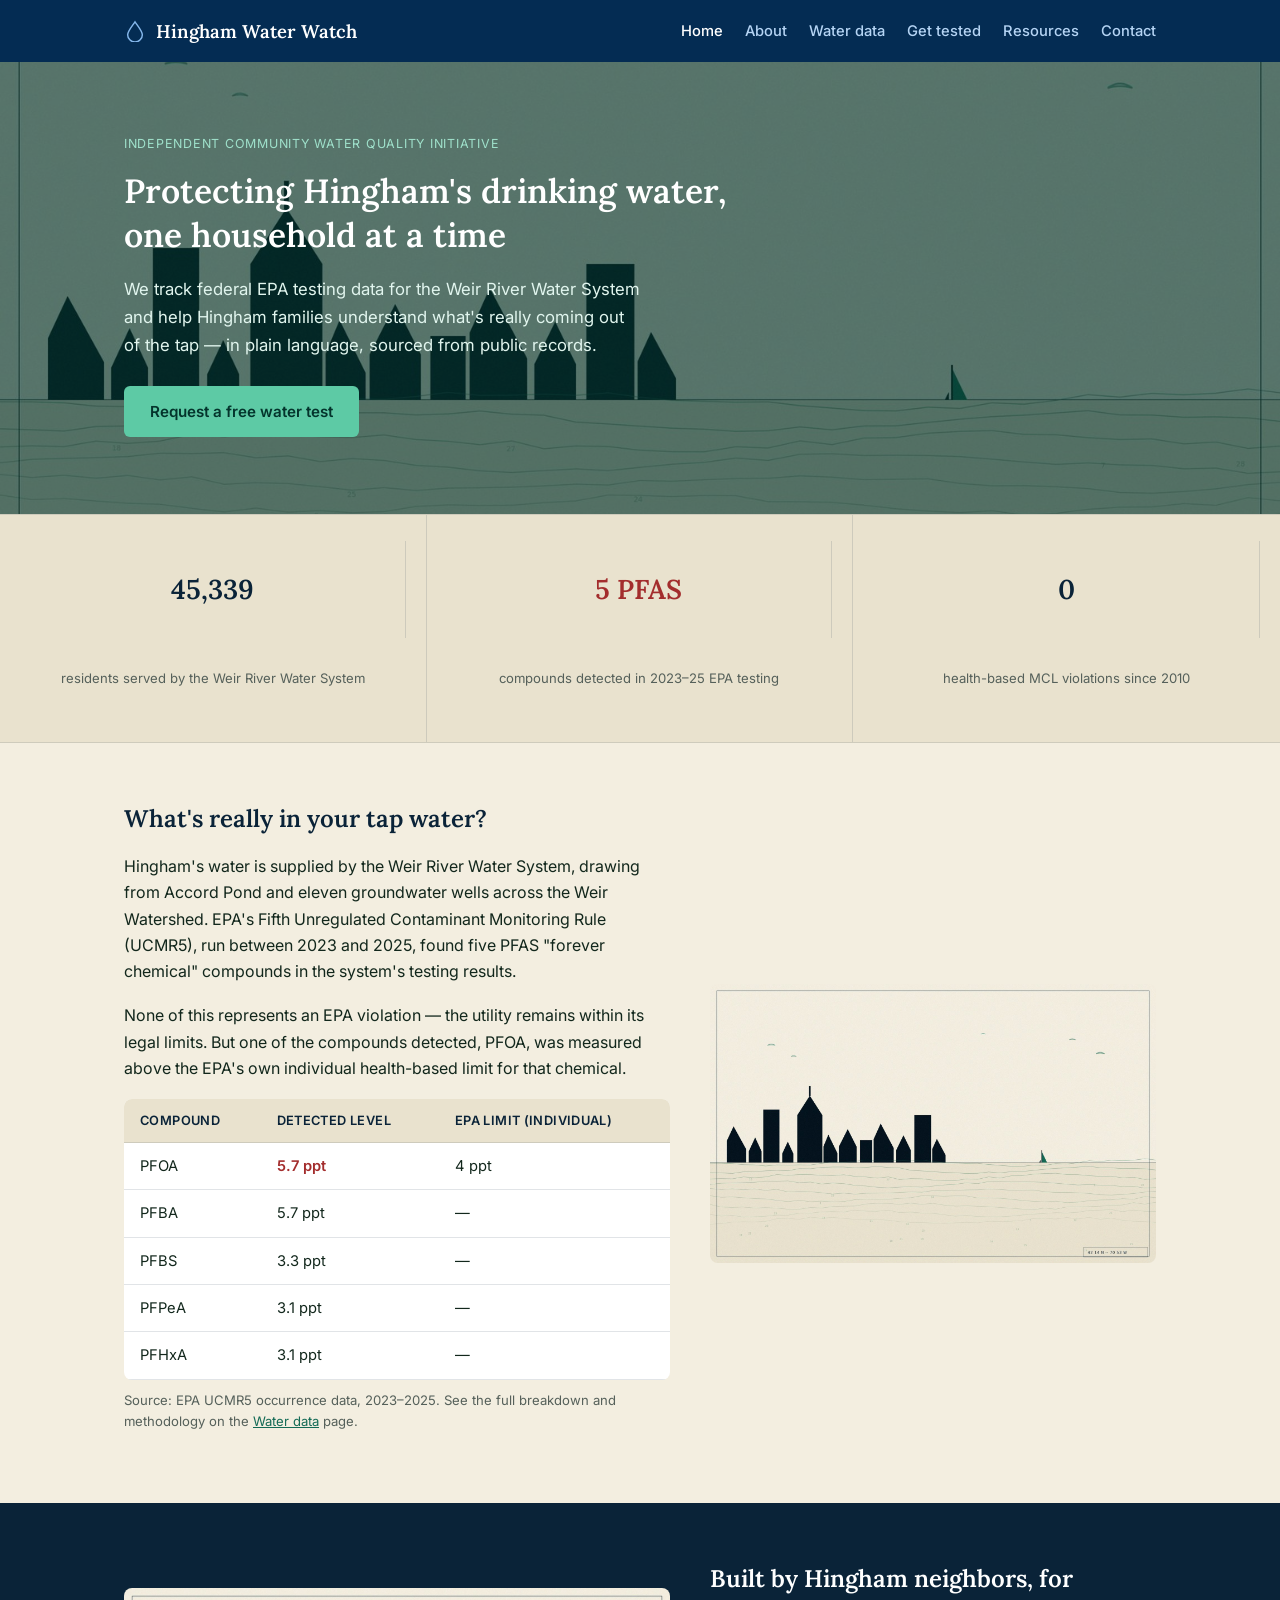
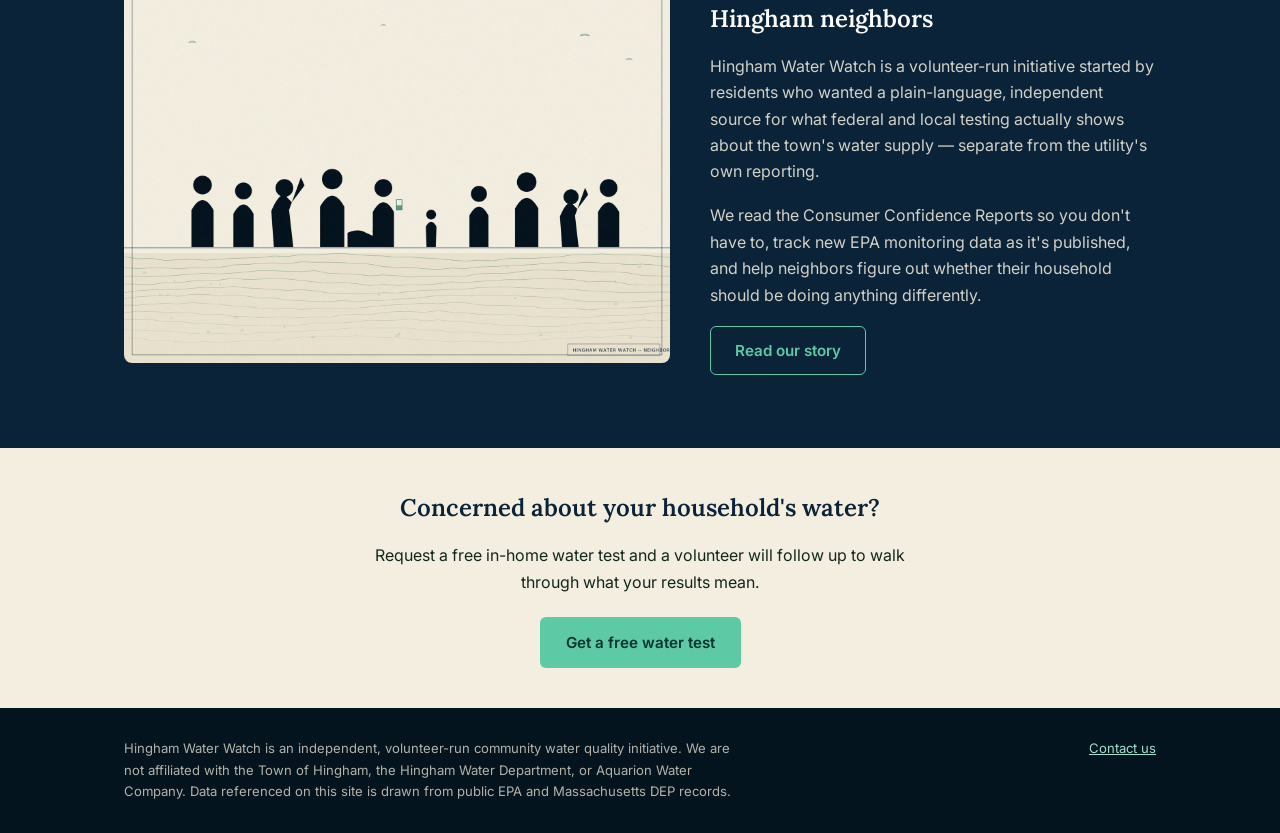
==== index.html @ f43fb204 "Initial commit: Hingham Water Watch static site Six-page static site (Home, About, Water data, Get t" ====
<!DOCTYPE html>
<html lang="en">
<head>
<meta charset="UTF-8">
<meta name="viewport" content="width=device-width, initial-scale=1.0">
<title>Hingham Water Watch — Independent water quality reporting for Hingham, MA</title>
<meta name="description" content="Community-run water quality watchdog tracking EPA testing data for the Weir River Water System serving Hingham, MA.">
<link rel="stylesheet" href="css/styles.css">
</head>
<body>

<header class="site-header">
  <div class="wrap">
    <a href="index.html" class="logo">
      <svg width="22" height="22" viewBox="0 0 24 24" fill="none" stroke="#85B7EB" stroke-width="1.6"><path d="M12 2 C7 9 4 12.5 4 16 a8 8 0 0 0 16 0 c0-3.5-3-7-8-14Z"/></svg>
      Hingham Water Watch
    </a>
    <nav class="main-nav">
      <a href="index.html" class="active">Home</a>
      <a href="about.html">About</a>
      <a href="water-quality-data.html">Water data</a>
      <a href="get-tested.html">Get tested</a>
      <a href="resources.html">Resources</a>
      <a href="contact.html">Contact</a>
    </nav>
  </div>
</header>

<section class="hero">
  <div class="hero-bg" style="background-image:url('images/harbor-town.jpg');"></div>
  <div class="hero-inner">
    <p class="eyebrow">Independent community water quality initiative</p>
    <h1>Protecting Hingham's drinking water, one household at a time</h1>
    <p class="sub">We track federal EPA testing data for the Weir River Water System and help Hingham families understand what's really coming out of the tap — in plain language, sourced from public records.</p>
    <p style="margin-top:26px;">
      <a href="get-tested.html" class="btn">Request a free water test</a>
    </p>
  </div>
</section>

<div class="stat-strip">
  <div>
    <div class="num">45,339</div>
    <div class="label">residents served by the Weir River Water System</div>
  </div>
  <div>
    <div class="num warn">5 PFAS</div>
    <div class="label">compounds detected in 2023&ndash;25 EPA testing</div>
  </div>
  <div>
    <div class="num">0</div>
    <div class="label">health-based MCL violations since 2010</div>
  </div>
</div>

<section class="block">
  <div class="wrap">
    <div class="two-col">
      <div>
        <h2>What's really in your tap water?</h2>
        <p>Hingham's water is supplied by the Weir River Water System, drawing from Accord Pond and eleven groundwater wells across the Weir Watershed. EPA's Fifth Unregulated Contaminant Monitoring Rule (UCMR5), run between 2023 and 2025, found five PFAS "forever chemical" compounds in the system's testing results.</p>
        <p>None of this represents an EPA violation — the utility remains within its legal limits. But one of the compounds detected, PFOA, was measured above the EPA's own individual health-based limit for that chemical.</p>
        <table class="data-table">
          <thead><tr><th>Compound</th><th>Detected level</th><th>EPA limit (individual)</th></tr></thead>
          <tbody>
            <tr><td>PFOA</td><td class="warn">5.7 ppt</td><td>4 ppt</td></tr>
            <tr><td>PFBA</td><td>5.7 ppt</td><td>&mdash;</td></tr>
            <tr><td>PFBS</td><td>3.3 ppt</td><td>&mdash;</td></tr>
            <tr><td>PFPeA</td><td>3.1 ppt</td><td>&mdash;</td></tr>
            <tr><td>PFHxA</td><td>3.1 ppt</td><td>&mdash;</td></tr>
          </tbody>
        </table>
        <p class="table-note">Source: EPA UCMR5 occurrence data, 2023&ndash;2025. See the full breakdown and methodology on the <a href="water-quality-data.html">Water data</a> page.</p>
      </div>
      <div>
        <img src="images/harbor-town.jpg" alt="Illustrated skyline of Hingham harbor, navy silhouette against a cream sky">
      </div>
    </div>
  </div>
</section>

<section class="block dark">
  <div class="wrap">
    <div class="two-col">
      <div>
        <img src="images/community.jpg" alt="Illustrated silhouettes of a group of Hingham neighbors standing along the shoreline">
      </div>
      <div>
        <h2>Built by Hingham neighbors, for Hingham neighbors</h2>
        <p>Hingham Water Watch is a volunteer-run initiative started by residents who wanted a plain-language, independent source for what federal and local testing actually shows about the town's water supply — separate from the utility's own reporting.</p>
        <p>We read the Consumer Confidence Reports so you don't have to, track new EPA monitoring data as it's published, and help neighbors figure out whether their household should be doing anything differently.</p>
        <p><a href="about.html" class="btn-outline">Read our story</a></p>
      </div>
    </div>
  </div>
</section>

<section class="block tight">
  <div class="wrap" style="text-align:center;">
    <h2>Concerned about your household's water?</h2>
    <p style="max-width:560px; margin:0 auto 22px;">Request a free in-home water test and a volunteer will follow up to walk through what your results mean.</p>
    <a href="get-tested.html" class="btn">Get a free water test</a>
  </div>
</section>

<footer class="site-footer">
  <div class="wrap">
    <div class="disclaimer">
      Hingham Water Watch is an independent, volunteer-run community water quality initiative. We are not affiliated with the Town of Hingham, the Hingham Water Department, or Aquarion Water Company. Data referenced on this site is drawn from public EPA and Massachusetts DEP records.
    </div>
    <div>
      <a href="contact.html">Contact us</a>
    </div>
  </div>
</footer>

</body>
</html>
---- css/styles.css ----
@import url('https://fonts.googleapis.com/css2?family=Lora:wght@500;600&family=Inter:wght@400;500;600&display=swap');

:root {
  --navy-900: #04141F;
  --navy-800: #0A2338;
  --navy-700: #042C53;
  --teal-900: #04342C;
  --teal-700: #136A55;
  --teal-500: #3E9C82;
  --teal-300: #5DCAA5;
  --cream: #F3EEE0;
  --cream-dim: #E9E2CE;
  --ink: #12271C;
  --muted: #55605A;
  --danger: #A32D2D;
  --border: rgba(10,35,56,0.12);
}

* { box-sizing: border-box; }

body {
  margin: 0;
  font-family: 'Inter', -apple-system, BlinkMacSystemFont, sans-serif;
  color: var(--ink);
  background: var(--cream);
  line-height: 1.65;
}

h1, h2, h3 {
  font-family: 'Lora', Georgia, serif;
  font-weight: 600;
  margin: 0 0 0.6em;
  color: var(--navy-800);
}

h1 { font-size: 2.1rem; line-height: 1.3; }
h2 { font-size: 1.5rem; }
h3 { font-size: 1.15rem; }

p { margin: 0 0 1.1em; }

a { color: var(--teal-700); }

.wrap {
  max-width: 1080px;
  margin: 0 auto;
  padding: 0 24px;
}

/* header */
.site-header {
  background: var(--navy-700);
  padding: 16px 0;
}
.site-header .wrap {
  display: flex;
  align-items: center;
  justify-content: space-between;
  flex-wrap: wrap;
  gap: 12px;
}
.logo {
  display: flex;
  align-items: center;
  gap: 10px;
  color: #fff;
  font-family: 'Lora', serif;
  font-size: 1.15rem;
  font-weight: 600;
  text-decoration: none;
}
.logo svg { flex-shrink: 0; }
nav.main-nav { display: flex; gap: 22px; flex-wrap: wrap; }
nav.main-nav a {
  color: #B5D4F4;
  text-decoration: none;
  font-size: 0.92rem;
  font-weight: 500;
}
nav.main-nav a:hover, nav.main-nav a.active { color: #fff; }

/* page banner (non-home pages) */
.page-banner {
  background: var(--navy-800);
  padding: 46px 0;
  color: #fff;
}
.page-banner p.eyebrow {
  text-transform: uppercase;
  letter-spacing: 0.06em;
  font-size: 0.75rem;
  color: #9FE1CB;
  margin-bottom: 10px;
}
.page-banner h1 { color: #fff; margin-bottom: 8px; }
.page-banner .sub { color: #D3D1C7; max-width: 640px; margin: 0; }

/* hero (home) */
.hero {
  position: relative;
  color: #fff;
  background: var(--teal-900);
  overflow: hidden;
}
.hero-bg {
  position: absolute;
  inset: 0;
  background-size: cover;
  background-position: center;
  opacity: 0.35;
}
.hero-inner {
  position: relative;
  padding: 72px 24px 60px;
  max-width: 1080px;
  margin: 0 auto;
}
.hero p.eyebrow {
  text-transform: uppercase;
  letter-spacing: 0.06em;
  font-size: 0.78rem;
  color: #9FE1CB;
  margin-bottom: 14px;
}
.hero h1 { color: #fff; max-width: 640px; }
.hero .sub { max-width: 520px; color: #E1F5EE; font-size: 1.05rem; }

.btn {
  display: inline-block;
  background: var(--teal-300);
  color: var(--teal-900);
  font-weight: 600;
  padding: 13px 26px;
  border-radius: 6px;
  text-decoration: none;
  font-size: 0.95rem;
}
.btn:hover { background: #7fd9b8; }
.btn-outline {
  display: inline-block;
  border: 1.5px solid var(--teal-300);
  color: var(--teal-300);
  font-weight: 600;
  padding: 11px 24px;
  border-radius: 6px;
  text-decoration: none;
  font-size: 0.95rem;
}

/* stat strip */
.stat-strip {
  display: grid;
  grid-template-columns: repeat(3, 1fr);
  background: var(--cream-dim);
  border-top: 1px solid var(--border);
  border-bottom: 1px solid var(--border);
}
.stat-strip div {
  padding: 26px 20px;
  text-align: center;
  border-right: 1px solid var(--border);
}
.stat-strip div:last-child { border-right: none; }
.stat-strip .num { font-family: 'Lora', serif; font-size: 1.7rem; font-weight: 600; color: var(--navy-800); }
.stat-strip .num.warn { color: var(--danger); }
.stat-strip .label { font-size: 0.82rem; color: var(--muted); margin-top: 4px; }

/* sections */
section.block { padding: 56px 0; }
section.block.tight { padding: 40px 0; }
section.block.dark {
  background: var(--navy-800);
  color: #fff;
}
section.block.dark h2 { color: #fff; }
section.block.dark p { color: #D3D1C7; }

.two-col {
  display: grid;
  grid-template-columns: 1.1fr 0.9fr;
  gap: 40px;
  align-items: center;
}
.two-col img { width: 100%; border-radius: 8px; display: block; }

/* data table */
table.data-table {
  width: 100%;
  border-collapse: collapse;
  background: #fff;
  border-radius: 8px;
  overflow: hidden;
  font-size: 0.92rem;
}
table.data-table th, table.data-table td {
  text-align: left;
  padding: 11px 16px;
  border-bottom: 1px solid var(--border);
}
table.data-table th {
  background: var(--cream-dim);
  font-weight: 600;
  color: var(--navy-800);
  font-size: 0.8rem;
  text-transform: uppercase;
  letter-spacing: 0.03em;
}
table.data-table td.warn { color: var(--danger); font-weight: 600; }
.table-note { font-size: 0.82rem; color: var(--muted); margin-top: 10px; }

/* cards */
.card-grid {
  display: grid;
  grid-template-columns: repeat(3, 1fr);
  gap: 20px;
}
.card {
  background: #fff;
  border: 1px solid var(--border);
  border-radius: 10px;
  padding: 22px;
}
.card h3 { margin-bottom: 8px; }

/* form */
form.site-form {
  background: #fff;
  border: 1px solid var(--border);
  border-radius: 10px;
  padding: 28px;
  max-width: 560px;
}
form.site-form label {
  display: block;
  font-size: 0.85rem;
  font-weight: 600;
  color: var(--navy-800);
  margin: 16px 0 6px;
}
form.site-form label:first-child { margin-top: 0; }
form.site-form input, form.site-form textarea, form.site-form select {
  width: 100%;
  padding: 10px 12px;
  border: 1px solid var(--border);
  border-radius: 6px;
  font-family: inherit;
  font-size: 0.95rem;
  background: var(--cream);
}
form.site-form .checkbox-row {
  display: flex;
  align-items: flex-start;
  gap: 8px;
  margin-top: 18px;
  font-size: 0.85rem;
  color: var(--muted);
}
form.site-form .checkbox-row input { width: auto; }
form.site-form button {
  margin-top: 22px;
  border: none;
  cursor: pointer;
}

.reassure-list { display: grid; gap: 14px; }
.reassure-list .item { display: flex; gap: 12px; align-items: flex-start; }
.reassure-list .dot {
  width: 8px; height: 8px; border-radius: 50%;
  background: var(--teal-300); margin-top: 8px; flex-shrink: 0;
}

/* footer */
footer.site-footer {
  background: var(--navy-900);
  color: #B4B2A9;
  padding: 30px 0;
  font-size: 0.82rem;
}
footer.site-footer .wrap {
  display: flex;
  justify-content: space-between;
  flex-wrap: wrap;
  gap: 16px;
}
footer.site-footer a { color: #9FE1CB; }
footer.site-footer .disclaimer { max-width: 620px; }

@media (max-width: 760px) {
  .two-col { grid-template-columns: 1fr; }
  .stat-strip { grid-template-columns: 1fr; }
  .stat-strip div { border-right: none; border-bottom: 1px solid var(--border); }
  .card-grid { grid-template-columns: 1fr; }
  nav.main-nav { display: none; }
}
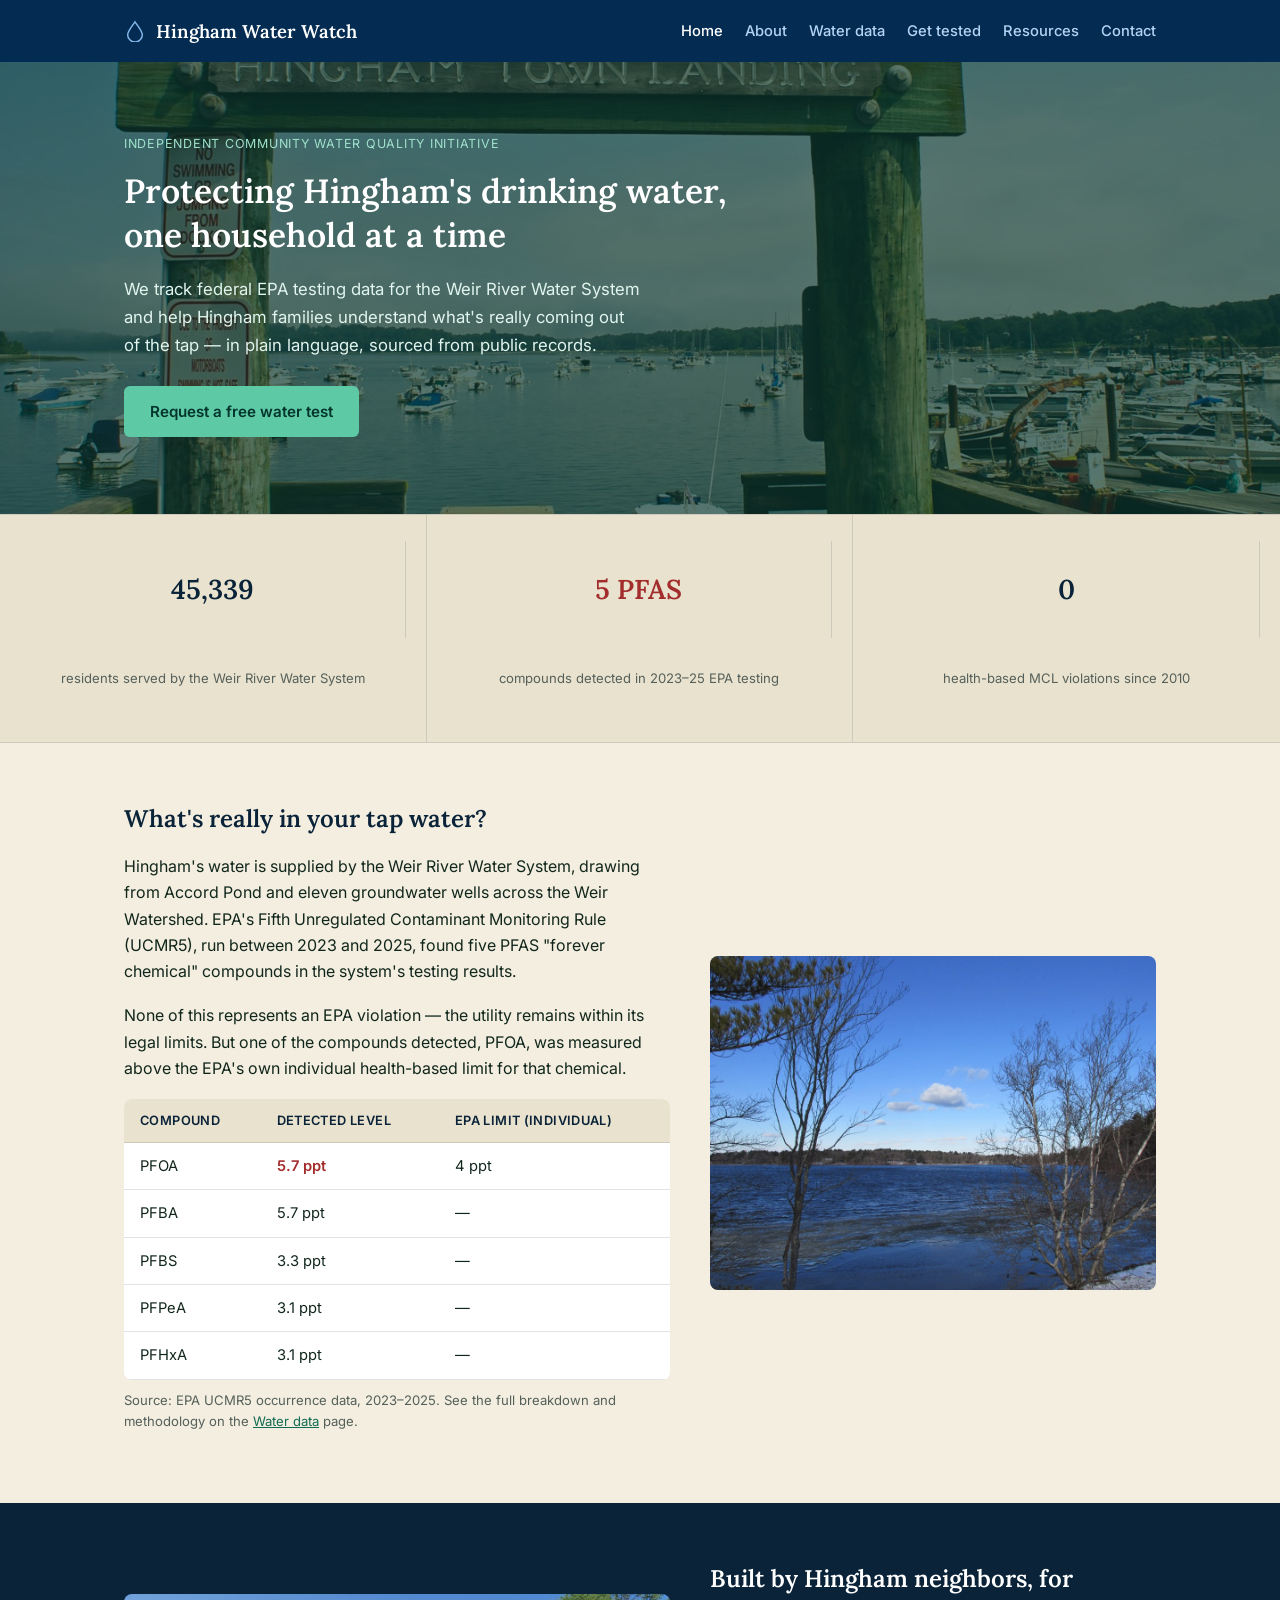
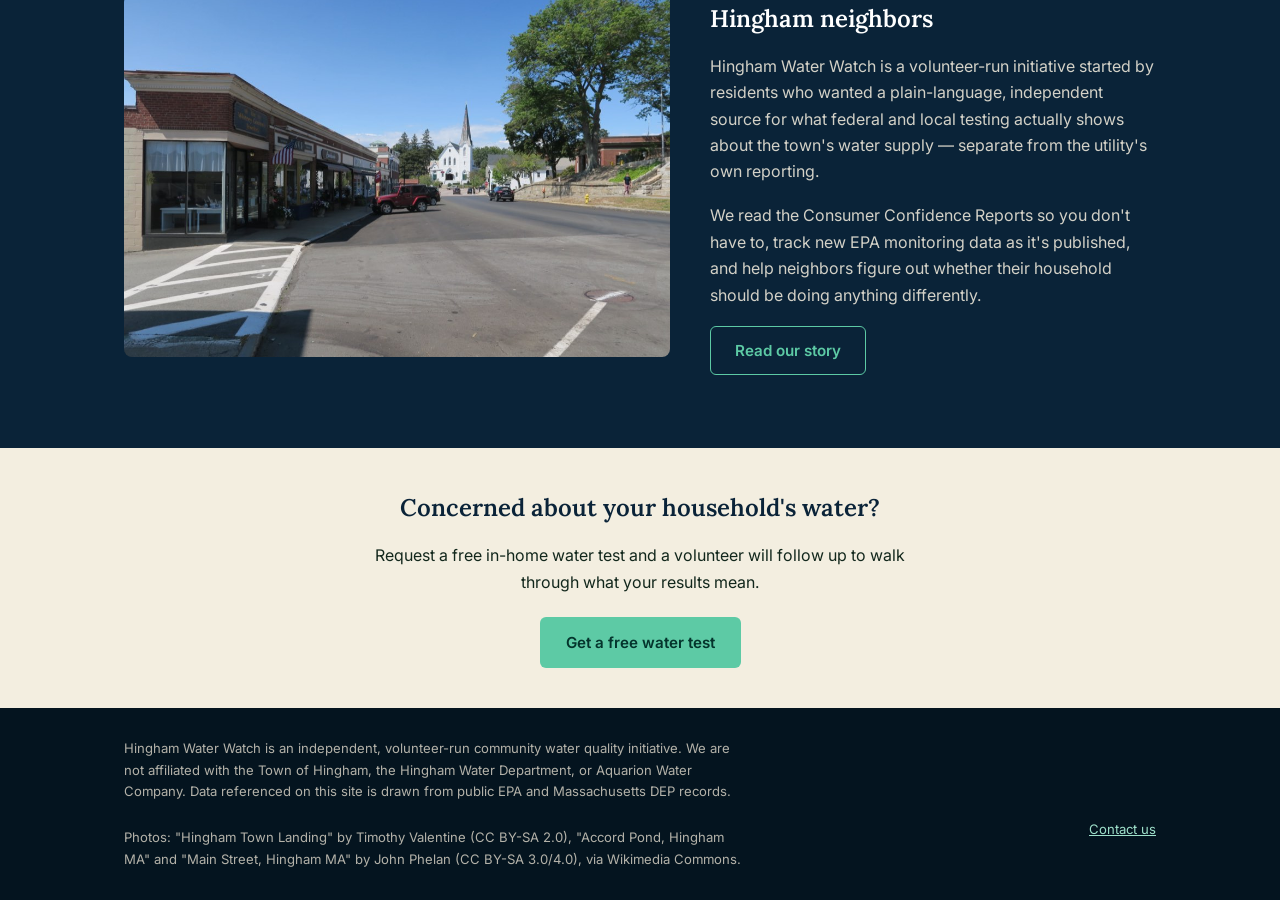
==== commit e4bab0e7: "Replace placeholder illustrations with real Hingham photography Swaps the flat vector illustrations " ====
--- a/index.html
+++ b/index.html
@@ -27,7 +27,7 @@
 </header>
 
 <section class="hero">
-  <div class="hero-bg" style="background-image:url('images/harbor-town.jpg');"></div>
+  <div class="hero-bg" style="background-image:url('images/hingham-town-landing.jpg');"></div>
   <div class="hero-inner">
     <p class="eyebrow">Independent community water quality initiative</p>
     <h1>Protecting Hingham's drinking water, one household at a time</h1>
@@ -73,7 +73,7 @@
         <p class="table-note">Source: EPA UCMR5 occurrence data, 2023&ndash;2025. See the full breakdown and methodology on the <a href="water-quality-data.html">Water data</a> page.</p>
       </div>
       <div>
-        <img src="images/harbor-town.jpg" alt="Illustrated skyline of Hingham harbor, navy silhouette against a cream sky">
+        <img src="images/accord-pond.jpg" alt="Accord Pond in Hingham, Massachusetts, one of the sources feeding the Weir River Water System">
       </div>
     </div>
   </div>
@@ -83,7 +83,7 @@
   <div class="wrap">
     <div class="two-col">
       <div>
-        <img src="images/community.jpg" alt="Illustrated silhouettes of a group of Hingham neighbors standing along the shoreline">
+        <img src="images/main-street-hingham.jpg" alt="Main Street in downtown Hingham, Massachusetts">
       </div>
       <div>
         <h2>Built by Hingham neighbors, for Hingham neighbors</h2>
@@ -108,6 +108,9 @@
     <div class="disclaimer">
       Hingham Water Watch is an independent, volunteer-run community water quality initiative. We are not affiliated with the Town of Hingham, the Hingham Water Department, or Aquarion Water Company. Data referenced on this site is drawn from public EPA and Massachusetts DEP records.
     </div>
+    <div class="disclaimer" style="margin-top:8px;">
+      Photos: "Hingham Town Landing" by Timothy Valentine (CC BY-SA 2.0), "Accord Pond, Hingham MA" and "Main Street, Hingham MA" by John Phelan (CC BY-SA 3.0/4.0), via Wikimedia Commons.
+    </div>
     <div>
       <a href="contact.html">Contact us</a>
     </div>
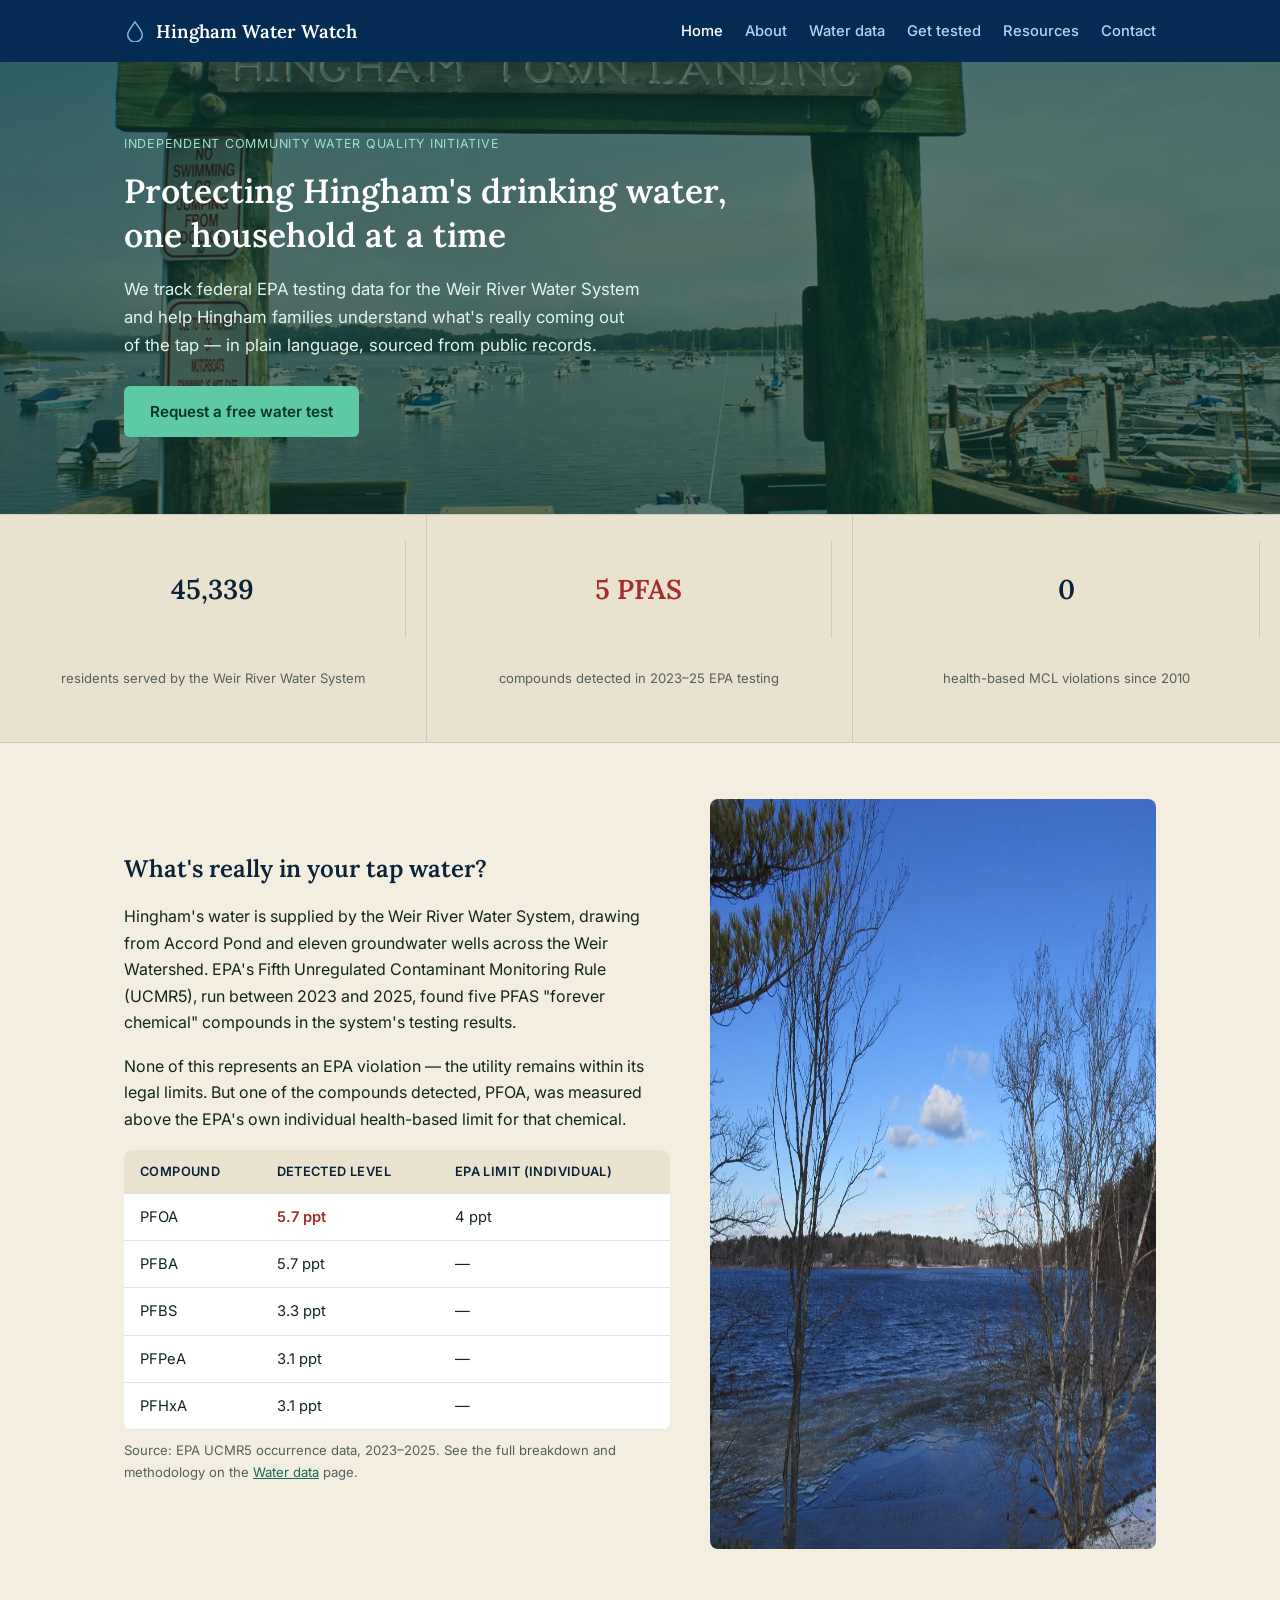
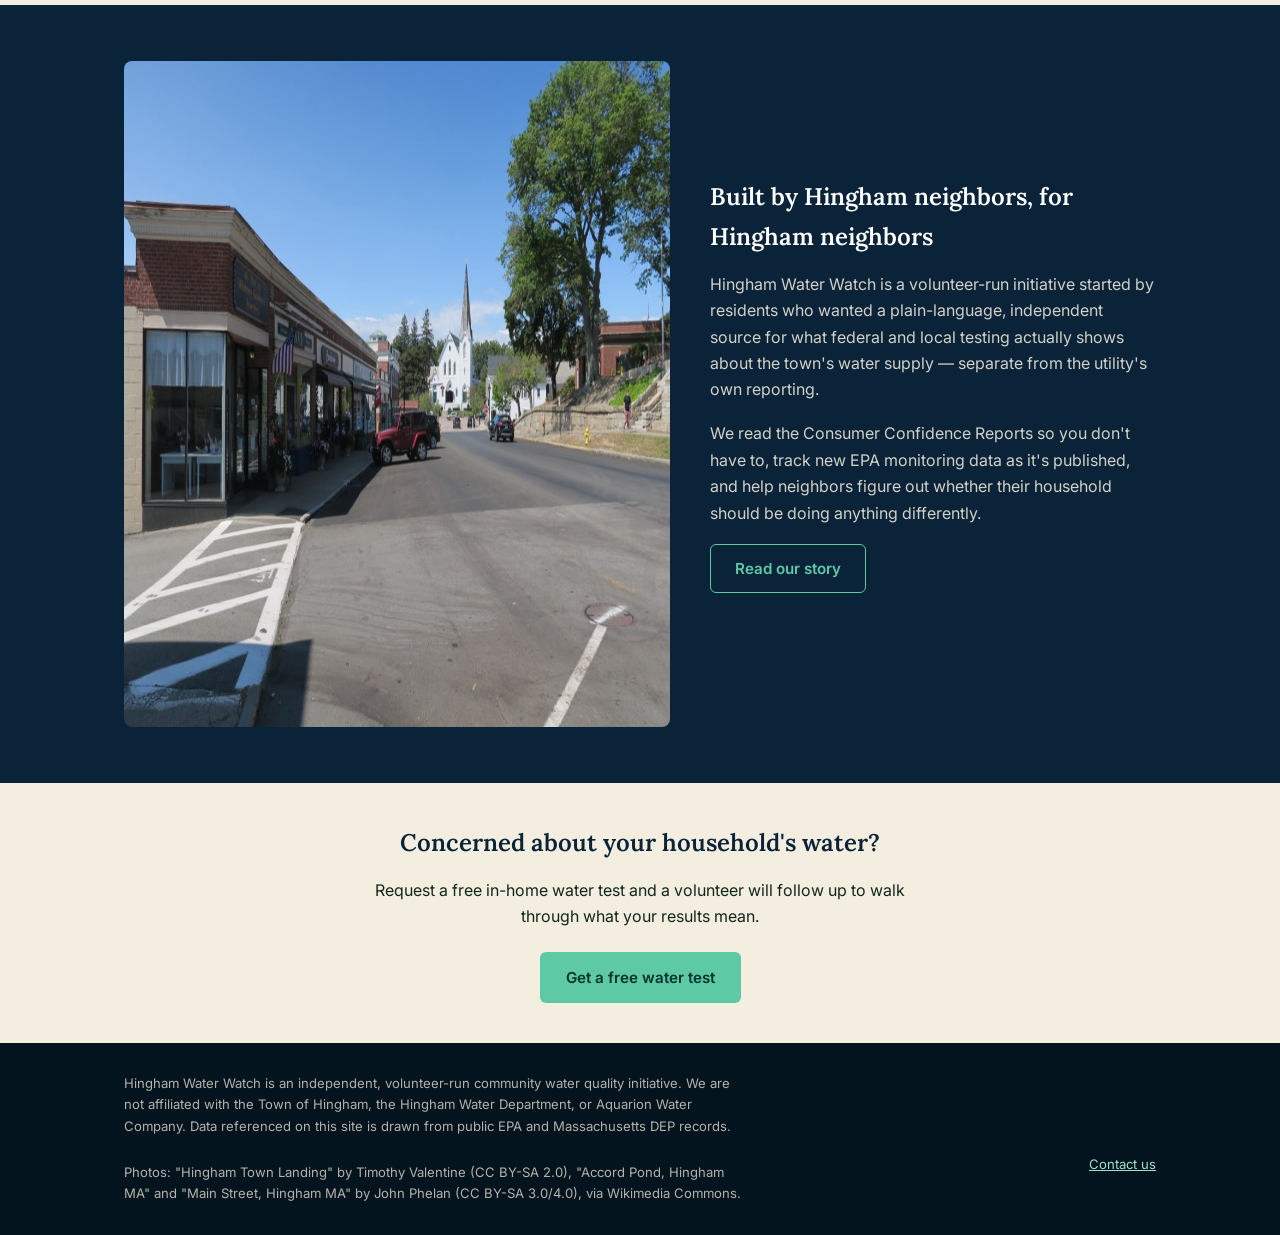
==== commit 84fefc1c: "Add basic SEO infrastructure: sitemap, robots.txt, canonical tags, OG/Twitter metadata, structured d" ====
--- a/index.html
+++ b/index.html
@@ -5,7 +5,44 @@
 <meta name="viewport" content="width=device-width, initial-scale=1.0">
 <title>Hingham Water Watch — Independent water quality reporting for Hingham, MA</title>
 <meta name="description" content="Community-run water quality watchdog tracking EPA testing data for the Weir River Water System serving Hingham, MA.">
+<link rel="canonical" href="https://petermkirby.github.io/Water-Filtration/">
+<link rel="icon" type="image/svg+xml" href="images/favicon.svg">
+<meta name="theme-color" content="#0A2338">
+<link rel="preconnect" href="https://fonts.googleapis.com">
+<link rel="preconnect" href="https://fonts.gstatic.com" crossorigin>
+<link rel="stylesheet" href="https://fonts.googleapis.com/css2?family=Lora:wght@500;600&family=Inter:wght@400;500;600&display=swap">
 <link rel="stylesheet" href="css/styles.css">
+<meta property="og:type" content="website">
+<meta property="og:site_name" content="Hingham Water Watch">
+<meta property="og:title" content="Hingham Water Watch — Independent water quality reporting for Hingham, MA">
+<meta property="og:description" content="Community-run water quality watchdog tracking EPA testing data for the Weir River Water System serving Hingham, MA.">
+<meta property="og:url" content="https://petermkirby.github.io/Water-Filtration/">
+<meta property="og:image" content="https://petermkirby.github.io/Water-Filtration/images/hingham-town-landing.jpg">
+<meta name="twitter:card" content="summary_large_image">
+<meta name="twitter:title" content="Hingham Water Watch — Independent water quality reporting for Hingham, MA">
+<meta name="twitter:description" content="Community-run water quality watchdog tracking EPA testing data for the Weir River Water System serving Hingham, MA.">
+<meta name="twitter:image" content="https://petermkirby.github.io/Water-Filtration/images/hingham-town-landing.jpg">
+<script type="application/ld+json">
+{
+  "@context": "https://schema.org",
+  "@type": "Organization",
+  "name": "Hingham Water Watch",
+  "url": "https://petermkirby.github.io/Water-Filtration/",
+  "description": "Independent, volunteer-run community water quality initiative tracking EPA testing data for the Weir River Water System serving Hingham, MA.",
+  "areaServed": {
+    "@type": "City",
+    "name": "Hingham, MA"
+  }
+}
+</script>
+<script type="application/ld+json">
+{
+  "@context": "https://schema.org",
+  "@type": "WebSite",
+  "name": "Hingham Water Watch",
+  "url": "https://petermkirby.github.io/Water-Filtration/"
+}
+</script>
 </head>
 <body>
 
@@ -73,7 +110,7 @@
         <p class="table-note">Source: EPA UCMR5 occurrence data, 2023&ndash;2025. See the full breakdown and methodology on the <a href="water-quality-data.html">Water data</a> page.</p>
       </div>
       <div>
-        <img src="images/accord-pond.jpg" alt="Accord Pond in Hingham, Massachusetts, one of the sources feeding the Weir River Water System">
+        <img src="images/accord-pond.jpg" width="1000" height="750" loading="lazy" alt="Accord Pond in Hingham, Massachusetts, one of the sources feeding the Weir River Water System">
       </div>
     </div>
   </div>
@@ -83,7 +120,7 @@
   <div class="wrap">
     <div class="two-col">
       <div>
-        <img src="images/main-street-hingham.jpg" alt="Main Street in downtown Hingham, Massachusetts">
+        <img src="images/main-street-hingham.jpg" width="1000" height="666" loading="lazy" alt="Main Street in downtown Hingham, Massachusetts">
       </div>
       <div>
         <h2>Built by Hingham neighbors, for Hingham neighbors</h2>
--- a/css/styles.css
+++ b/css/styles.css
@@ -1,5 +1,3 @@
-@import url('https://fonts.googleapis.com/css2?family=Lora:wght@500;600&family=Inter:wght@400;500;600&display=swap');
-
 :root {
   --navy-900: #04141F;
   --navy-800: #0A2338;
@@ -261,6 +259,15 @@
   border: none;
   cursor: pointer;
 }
+form.site-form button:disabled { opacity: 0.6; cursor: default; }
+form.site-form .form-status {
+  margin-top: 16px;
+  padding: 12px 14px;
+  border-radius: 6px;
+  font-size: 0.9rem;
+}
+form.site-form .form-status.success { background: #E4F5EE; color: var(--teal-900); }
+form.site-form .form-status.error { background: #FBEAEA; color: var(--danger); }
 
 .reassure-list { display: grid; gap: 14px; }
 .reassure-list .item { display: flex; gap: 12px; align-items: flex-start; }
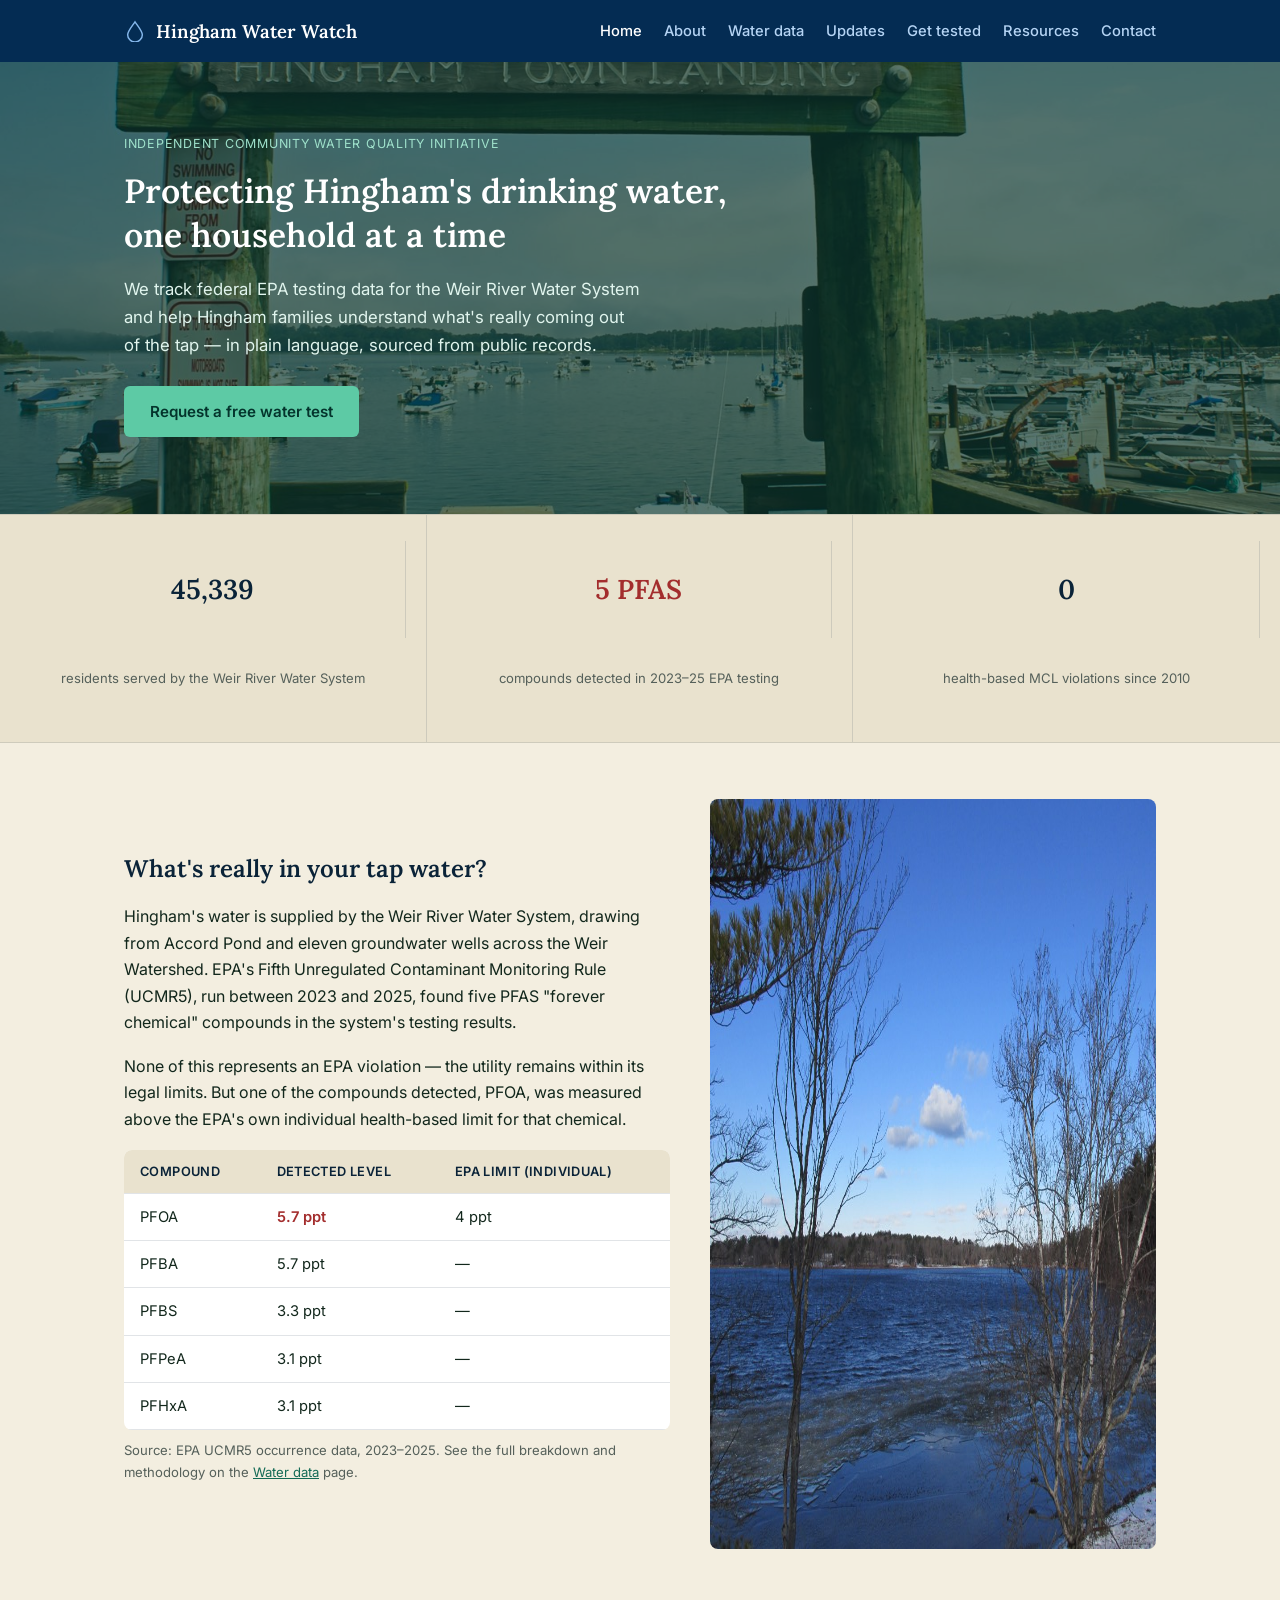
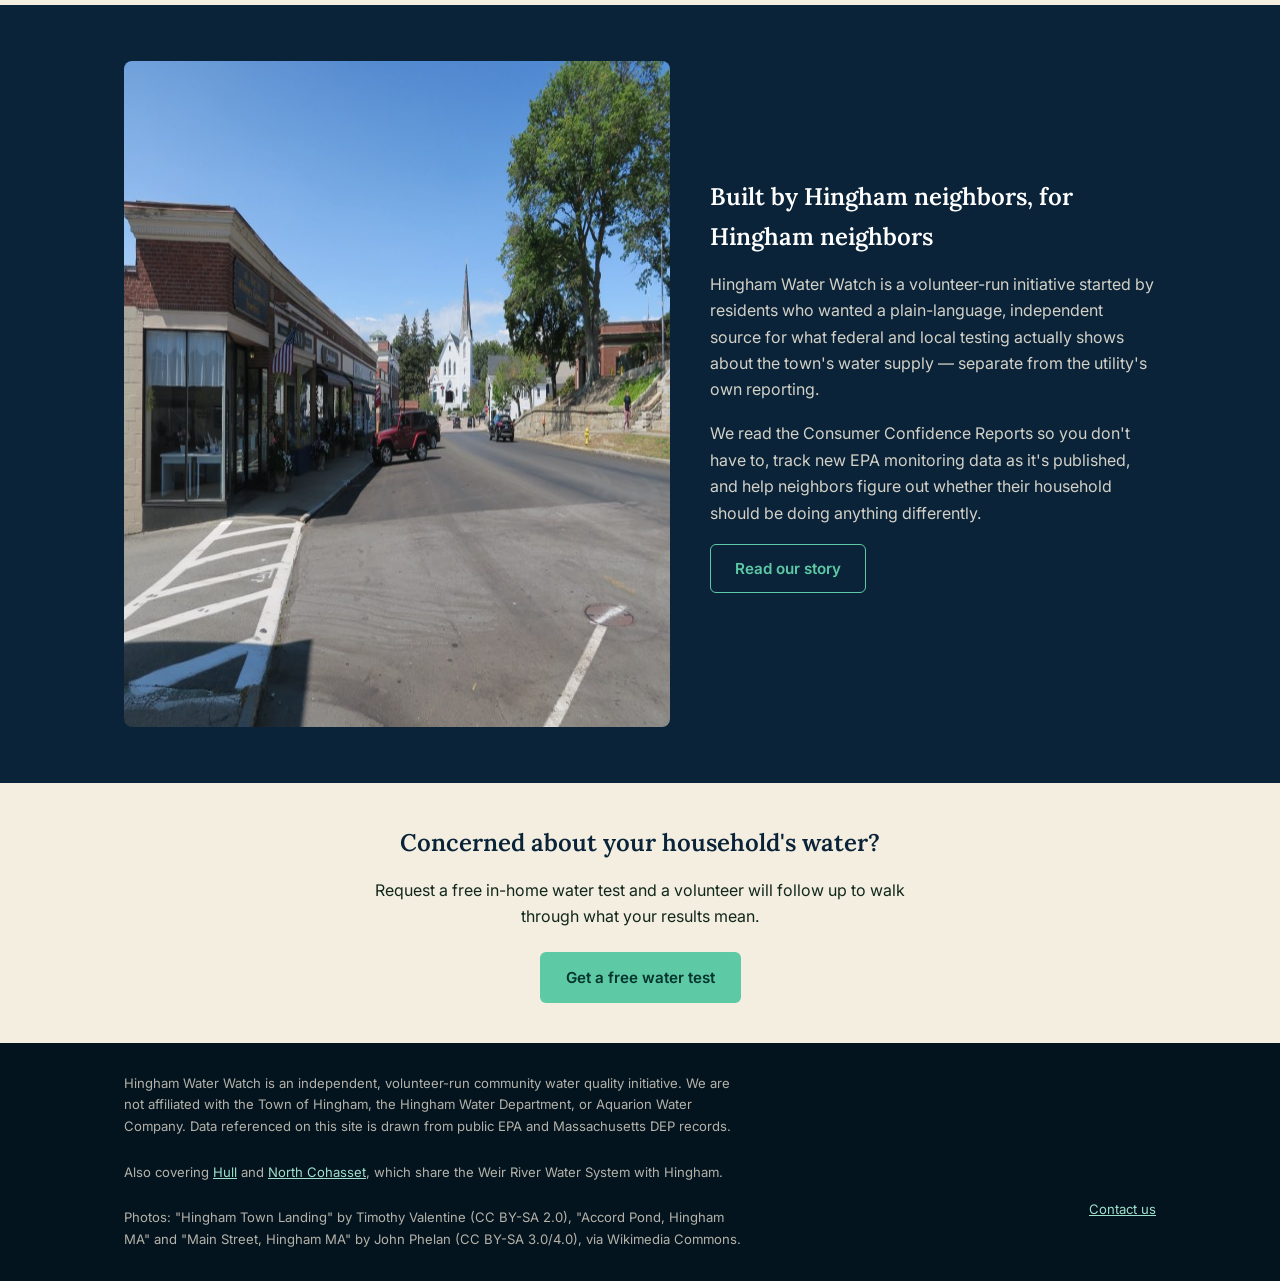
==== commit f763e579: "Expand local SEO footprint: Hull/North Cohasset pages and an Updates log New content aimed at captur" ====
--- a/index.html
+++ b/index.html
@@ -56,6 +56,7 @@
       <a href="index.html" class="active">Home</a>
       <a href="about.html">About</a>
       <a href="water-quality-data.html">Water data</a>
+      <a href="updates.html">Updates</a>
       <a href="get-tested.html">Get tested</a>
       <a href="resources.html">Resources</a>
       <a href="contact.html">Contact</a>
@@ -146,6 +147,9 @@
       Hingham Water Watch is an independent, volunteer-run community water quality initiative. We are not affiliated with the Town of Hingham, the Hingham Water Department, or Aquarion Water Company. Data referenced on this site is drawn from public EPA and Massachusetts DEP records.
     </div>
     <div class="disclaimer" style="margin-top:8px;">
+      Also covering <a href="hull.html">Hull</a> and <a href="north-cohasset.html">North Cohasset</a>, which share the Weir River Water System with Hingham.
+    </div>
+    <div class="disclaimer" style="margin-top:8px;">
       Photos: "Hingham Town Landing" by Timothy Valentine (CC BY-SA 2.0), "Accord Pond, Hingham MA" and "Main Street, Hingham MA" by John Phelan (CC BY-SA 3.0/4.0), via Wikimedia Commons.
     </div>
     <div>
--- a/css/styles.css
+++ b/css/styles.css
@@ -220,6 +220,26 @@
 }
 .card h3 { margin-bottom: 8px; }
 
+/* updates log */
+.update-entry {
+  background: #fff;
+  border: 1px solid var(--border);
+  border-radius: 10px;
+  padding: 26px 28px;
+  margin-bottom: 20px;
+}
+.update-entry:last-child { margin-bottom: 0; }
+.update-date {
+  text-transform: uppercase;
+  letter-spacing: 0.06em;
+  font-size: 0.75rem;
+  font-weight: 600;
+  color: var(--teal-700);
+  margin-bottom: 8px;
+}
+.update-entry h2 { margin-bottom: 10px; }
+.update-entry p:last-child { margin-bottom: 0; }
+
 /* form */
 form.site-form {
   background: #fff;
